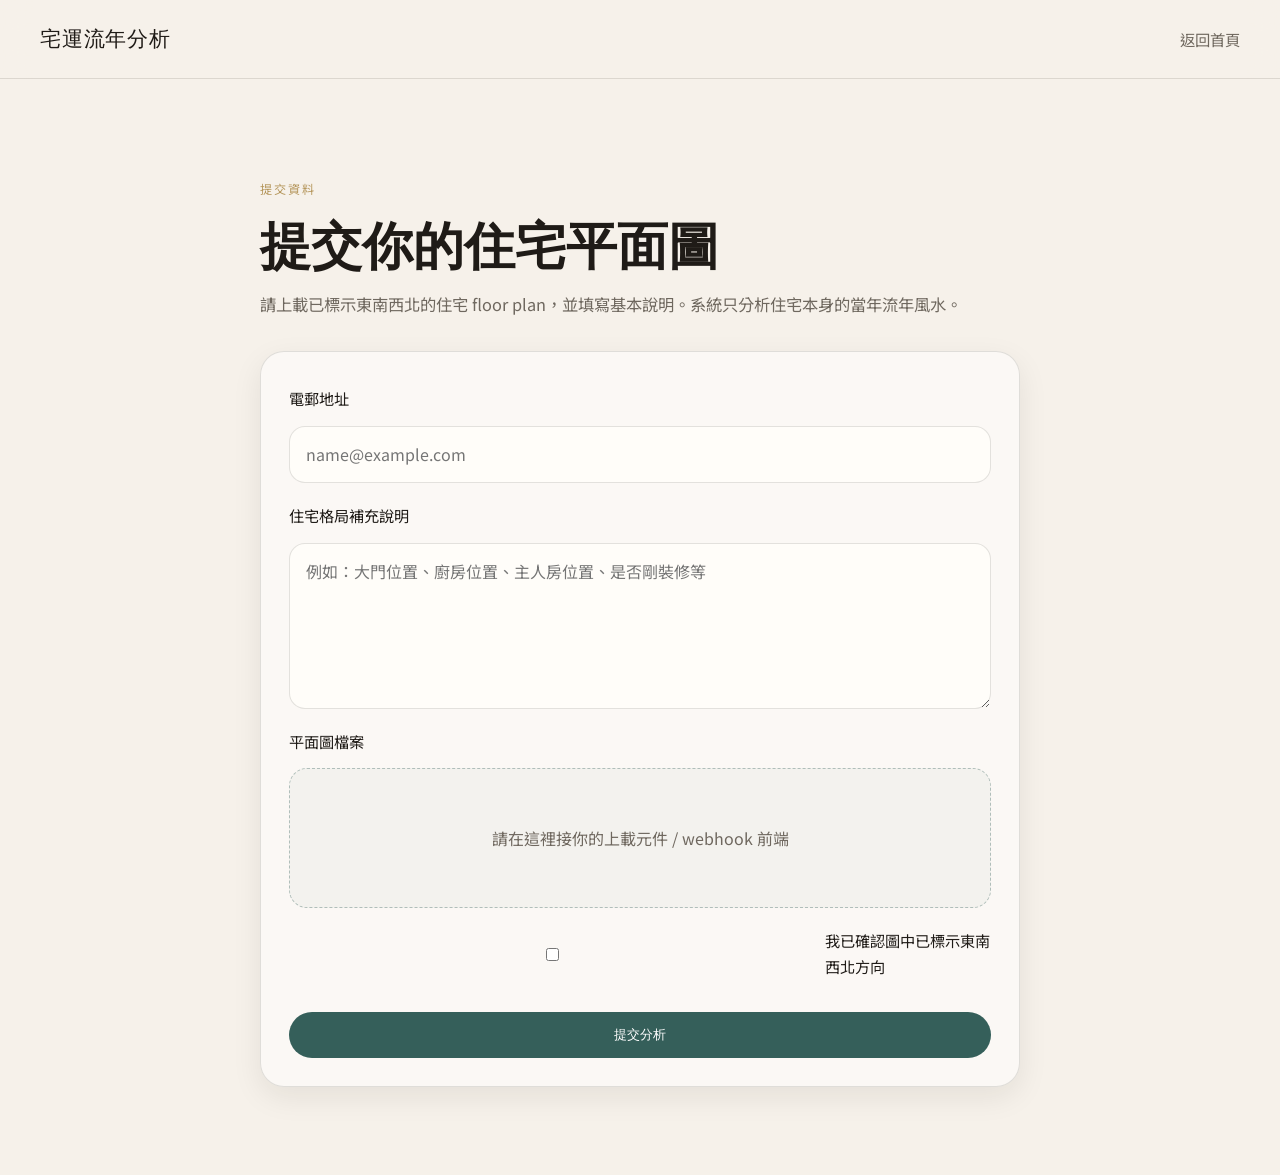
==== submit.html @ 1fecd495 "Add files via upload" ====
<!DOCTYPE html>
<html lang="zh-Hant">
<head>
  <meta charset="UTF-8" />
  <meta name="viewport" content="width=device-width, initial-scale=1.0" />
  <title>提交住宅分析｜宅運流年分析</title>

  <link rel="preconnect" href="https://fonts.googleapis.com">
  <link rel="preconnect" href="https://fonts.gstatic.com" crossorigin>
  <link href="https://fonts.googleapis.com/css2?family=Bodoni+Moda:opsz,wght@6..96,500;6..96,700&family=Noto+Sans+TC:wght@300;400;500;700&display=swap" rel="stylesheet">

  <link rel="stylesheet" href="style.css" />
</head>
<body>
  <header class="site-header">
    <div class="container header-inner">
      <div class="brand">宅運流年分析</div>
      <nav class="nav">
        <a href="index.html">返回首頁</a>
      </nav>
    </div>
  </header>

  <main class="section">
    <div class="container narrow">
      <p class="section-label">提交資料</p>
      <h1 style="font-family:'Bodoni Moda',serif; font-size:clamp(2.2rem,4vw,4rem); line-height:1.08; margin:0 0 18px;">
        提交你的住宅平面圖
      </h1>
      <p class="section-text" style="margin-bottom:32px;">
        請上載已標示東南西北的住宅 floor plan，並填寫基本說明。系統只分析住宅本身的當年流年風水。
      </p>

      <form class="lux-form">
        <label>電郵地址</label>
        <input type="email" placeholder="name@example.com" />

        <label>住宅格局補充說明</label>
        <textarea rows="5" placeholder="例如：大門位置、廚房位置、主人房位置、是否剛裝修等"></textarea>

        <label>平面圖檔案</label>
        <div class="upload-box">請在這裡接你的上載元件 / webhook 前端</div>

        <label class="check-row">
          <input type="checkbox" />
          <span>我已確認圖中已標示東南西北方向</span>
        </label>

        <button type="submit" class="btn btn-primary" style="margin-top:18px;">提交分析</button>
      </form>
    </div>
  </main>

  <script src="script.js"></script>
</body>
</html>
---- style.css ----
:root {
  --bg: #f6f1ea;
  --surface: #fbf8f3;
  --surface-2: #efe7dc;
  --text: #1f1b17;
  --muted: #6f685f;
  --line: rgba(31, 27, 23, 0.12);
  --primary: #355f5a;
  --primary-dark: #274944;
  --gold: #b5965b;
  --white: #ffffff;

  --radius: 18px;
  --shadow: 0 10px 30px rgba(28, 22, 14, 0.08);

  --container: 1200px;
  --narrow: 760px;
}

* {
  box-sizing: border-box;
}

html {
  scroll-behavior: smooth;
}

body {
  margin: 0;
  font-family: "Noto Sans TC", sans-serif;
  color: var(--text);
  background: var(--bg);
  line-height: 1.7;
}

a {
  color: inherit;
  text-decoration: none;
}

.container {
  width: min(100% - 32px, var(--container));
  margin: 0 auto;
}

.narrow {
  max-width: var(--narrow);
}

.site-header {
  position: sticky;
  top: 0;
  z-index: 50;
  backdrop-filter: blur(14px);
  background: rgba(246, 241, 234, 0.78);
  border-bottom: 1px solid var(--line);
}

.header-inner {
  display: flex;
  align-items: center;
  justify-content: space-between;
  min-height: 78px;
}

.brand {
  font-family: "Bodoni Moda", serif;
  font-size: 1.3rem;
  letter-spacing: 0.04em;
}

.nav {
  display: flex;
  align-items: center;
  gap: 22px;
}

.nav a {
  font-size: 0.96rem;
  color: var(--muted);
}

.btn {
  display: inline-flex;
  align-items: center;
  justify-content: center;
  min-height: 46px;
  padding: 0 22px;
  border-radius: 999px;
  transition: 0.25s ease;
  border: 1px solid transparent;
}

.btn-primary {
  background: var(--primary);
  color: var(--white);
}

.btn-primary:hover {
  background: var(--primary-dark);
}

.btn-outline {
  border-color: var(--line);
  color: var(--text);
  background: rgba(255,255,255,0.45);
}

.btn-outline:hover {
  background: var(--surface);
}

.hero {
  padding: 88px 0 72px;
}

.hero-grid {
  display: grid;
  grid-template-columns: 1.1fr 0.9fr;
  gap: 44px;
  align-items: center;
}

.eyebrow,
.section-label {
  color: var(--gold);
  text-transform: uppercase;
  letter-spacing: 0.16em;
  font-size: 0.76rem;
  margin-bottom: 18px;
}

.hero h1 {
  margin: 0 0 18px;
  font-family: "Bodoni Moda", serif;
  font-size: clamp(2.6rem, 5vw, 5.2rem);
  line-height: 1.05;
  font-weight: 700;
}

.hero-text {
  max-width: 42rem;
  color: var(--muted);
  font-size: 1.05rem;
  margin-bottom: 28px;
}

.hero-card {
  background: linear-gradient(180deg, rgba(255,255,255,0.6), rgba(255,255,255,0.35));
  border: 1px solid rgba(255,255,255,0.65);
  border-radius: 28px;
  padding: 28px;
  box-shadow: var(--shadow);
}

.plan-frame {
  position: relative;
  min-height: 420px;
  border-radius: 22px;
  background: var(--surface);
  border: 1px solid var(--line);
  overflow: hidden;
}

.plan-line,
.plan-box {
  position: absolute;
  border: 1px solid rgba(53, 95, 90, 0.18);
}

.plan-line {
  top: 48px;
  left: 40px;
  width: 240px;
  height: 120px;
}

.plan-line.short {
  top: 200px;
  left: 210px;
  width: 140px;
  height: 84px;
}

.plan-box {
  top: 140px;
  left: 58px;
  width: 120px;
  height: 180px;
}

.plan-box.small {
  top: 72px;
  left: 300px;
  width: 86px;
  height: 86px;
}

.direction-badge {
  position: absolute;
  right: 18px;
  bottom: 18px;
  padding: 10px 14px;
  border-radius: 999px;
  background: rgba(53, 95, 90, 0.08);
  color: var(--primary);
  font-size: 0.88rem;
  border: 1px solid rgba(53, 95, 90, 0.15);
}

.section {
  padding: 88px 0;
}

.section h2 {
  margin: 0 0 16px;
  font-family: "Bodoni Moda", serif;
  font-size: clamp(2rem, 4vw, 3.2rem);
  line-height: 1.12;
}

.section-text {
  color: var(--muted);
  font-size: 1.02rem;
}

.alt {
  background: rgba(255,255,255,0.42);
  border-top: 1px solid var(--line);
  border-bottom: 1px solid var(--line);
}

.steps {
  display: grid;
  grid-template-columns: repeat(3, 1fr);
  gap: 22px;
  margin-top: 26px;
}

.step {
  background: var(--surface);
  border: 1px solid var(--line);
  border-radius: 22px;
  padding: 28px;
  box-shadow: var(--shadow);
}

.step span {
  display: inline-block;
  margin-bottom: 16px;
  font-size: 0.82rem;
  color: var(--gold);
  letter-spacing: 0.12em;
}

.step h3 {
  margin: 0 0 10px;
  font-size: 1.2rem;
}

.step p {
  margin: 0;
  color: var(--muted);
}

.site-footer {
  padding: 30px 0 48px;
}

.footer-inner {
  border-top: 1px solid var(--line);
  padding-top: 22px;
  color: var(--muted);
  font-size: 0.92rem;
}

@media (max-width: 900px) {
  .hero-grid,
  .steps {
    grid-template-columns: 1fr;
  }

  .nav a:not(.btn) {
    display: none;
  }

  .hero {
    padding-top: 56px;
  }

  .plan-frame {
    min-height: 320px;
  }
}
.lux-form {
  display: grid;
  gap: 14px;
  padding: 28px;
  background: rgba(255,255,255,0.5);
  border: 1px solid var(--line);
  border-radius: 24px;
  box-shadow: var(--shadow);
}

.lux-form label {
  font-size: 0.95rem;
  color: var(--text);
  margin-top: 6px;
}

.lux-form input,
.lux-form textarea {
  width: 100%;
  border: 1px solid var(--line);
  background: #fffdf9;
  border-radius: 16px;
  padding: 14px 16px;
  font: inherit;
  color: var(--text);
  outline: none;
}

.lux-form input:focus,
.lux-form textarea:focus {
  border-color: rgba(181, 150, 91, 0.75);
  box-shadow: 0 0 0 4px rgba(181, 150, 91, 0.12);
}

.upload-box {
  min-height: 140px;
  border: 1px dashed rgba(53, 95, 90, 0.35);
  border-radius: 18px;
  display: flex;
  align-items: center;
  justify-content: center;
  color: var(--muted);
  background: rgba(53, 95, 90, 0.04);
  text-align: center;
  padding: 20px;
}

.check-row {
  display: flex;
  align-items: center;
  gap: 10px;
  color: var(--muted);
}
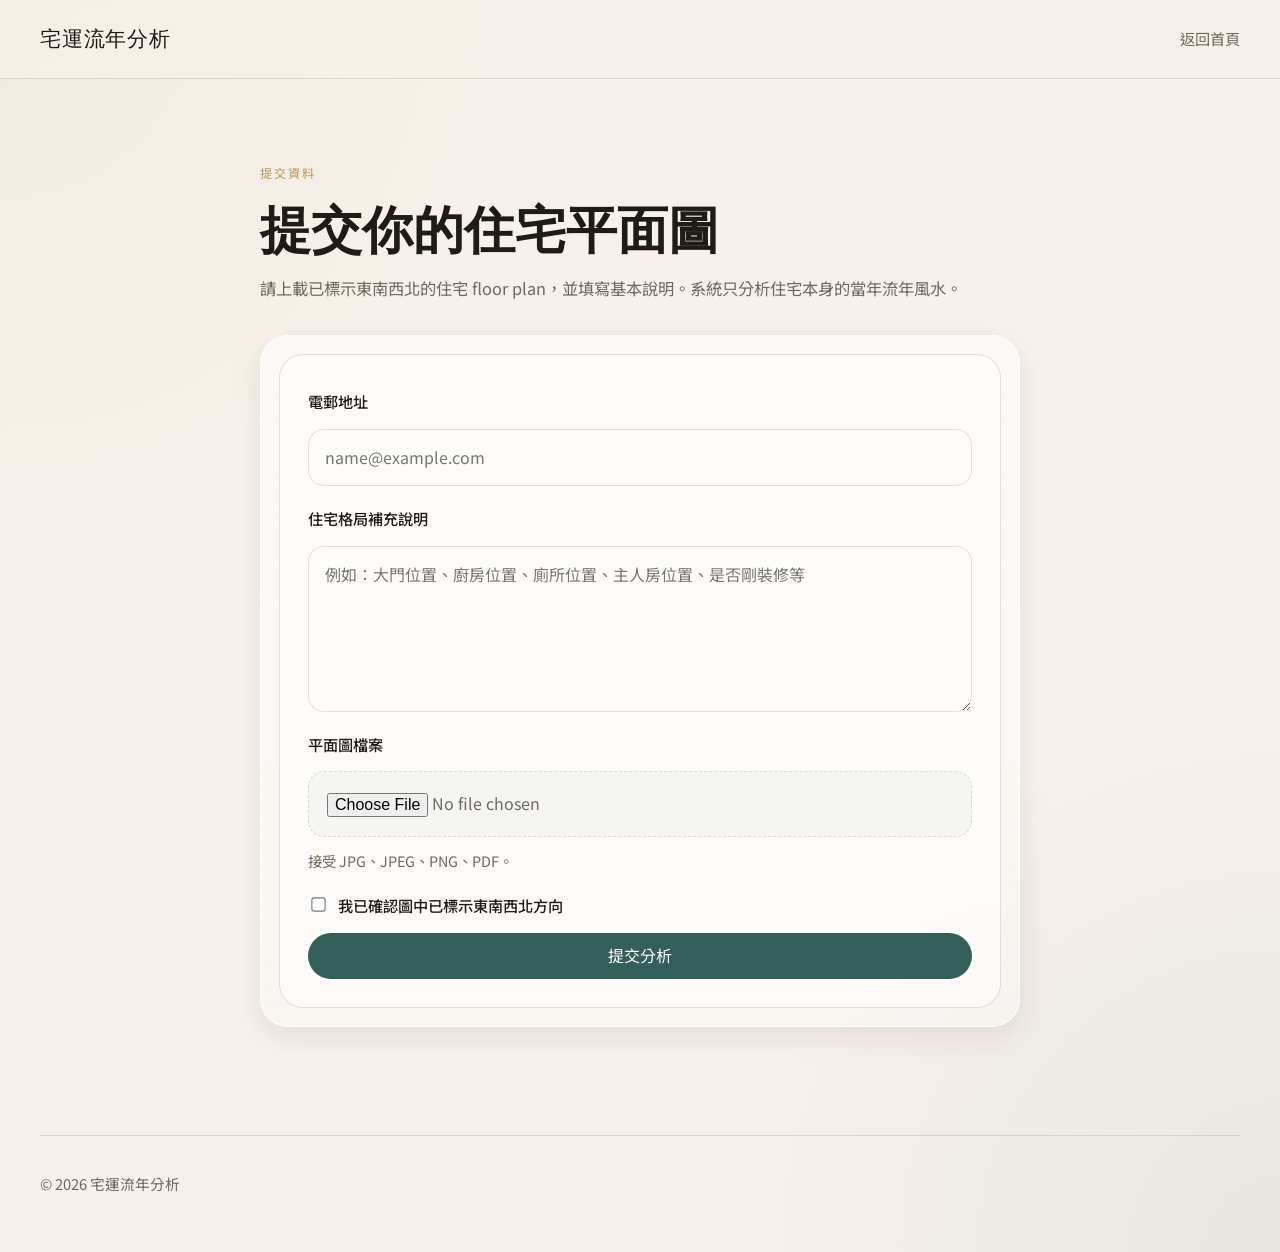
==== commit 1712c097: "Enhance submit.html with form and styles Added form handling and styling for residential analysis su" ====
--- a/submit.html
+++ b/submit.html
@@ -9,7 +9,249 @@
   <link rel="preconnect" href="https://fonts.gstatic.com" crossorigin>
   <link href="https://fonts.googleapis.com/css2?family=Bodoni+Moda:opsz,wght@6..96,500;6..96,700&family=Noto+Sans+TC:wght@300;400;500;700&display=swap" rel="stylesheet">
 
-  <link rel="stylesheet" href="style.css" />
+  <style>
+    :root {
+      --bg: #f6f1ea;
+      --surface: #fbf8f3;
+      --surface-2: #efe7dc;
+      --text: #1f1b17;
+      --muted: #6f685f;
+      --line: rgba(31, 27, 23, 0.12);
+      --primary: #355f5a;
+      --primary-dark: #274944;
+      --gold: #b5965b;
+      --white: #ffffff;
+      --error: #9b3d3d;
+
+      --radius: 20px;
+      --shadow: 0 10px 30px rgba(28, 22, 14, 0.08);
+      --container: 1200px;
+      --narrow: 760px;
+    }
+
+    * {
+      box-sizing: border-box;
+    }
+
+    html {
+      scroll-behavior: smooth;
+    }
+
+    body {
+      margin: 0;
+      font-family: "Noto Sans TC", sans-serif;
+      color: var(--text);
+      background:
+        radial-gradient(circle at top left, rgba(181, 150, 91, 0.08), transparent 28%),
+        radial-gradient(circle at bottom right, rgba(53, 95, 90, 0.08), transparent 30%),
+        var(--bg);
+      line-height: 1.7;
+    }
+
+    a {
+      color: inherit;
+      text-decoration: none;
+    }
+
+    .container {
+      width: min(100% - 32px, var(--container));
+      margin: 0 auto;
+    }
+
+    .narrow {
+      max-width: var(--narrow);
+    }
+
+    .site-header {
+      position: sticky;
+      top: 0;
+      z-index: 50;
+      backdrop-filter: blur(14px);
+      background: rgba(246, 241, 234, 0.78);
+      border-bottom: 1px solid var(--line);
+    }
+
+    .header-inner {
+      display: flex;
+      align-items: center;
+      justify-content: space-between;
+      min-height: 78px;
+    }
+
+    .brand {
+      font-family: "Bodoni Moda", serif;
+      font-size: 1.3rem;
+      letter-spacing: 0.04em;
+    }
+
+    .nav {
+      display: flex;
+      align-items: center;
+      gap: 18px;
+    }
+
+    .nav a {
+      font-size: 0.95rem;
+      color: var(--muted);
+    }
+
+    .btn {
+      display: inline-flex;
+      align-items: center;
+      justify-content: center;
+      min-height: 46px;
+      padding: 0 22px;
+      border-radius: 999px;
+      transition: 0.25s ease;
+      border: 1px solid transparent;
+      cursor: pointer;
+      font: inherit;
+    }
+
+    .btn-primary {
+      background: var(--primary);
+      color: var(--white);
+    }
+
+    .btn-primary:hover {
+      background: var(--primary-dark);
+    }
+
+    .section {
+      padding: 72px 0 88px;
+    }
+
+    .section-label {
+      color: var(--gold);
+      text-transform: uppercase;
+      letter-spacing: 0.16em;
+      font-size: 0.76rem;
+      margin-bottom: 18px;
+    }
+
+    h1 {
+      margin: 0 0 18px;
+      font-family: "Bodoni Moda", serif;
+      font-size: clamp(2.2rem, 4vw, 4rem);
+      line-height: 1.08;
+      font-weight: 700;
+    }
+
+    .section-text {
+      margin: 0 0 32px;
+      color: var(--muted);
+      font-size: 1.02rem;
+    }
+
+    .lux-form-wrap {
+      background: linear-gradient(180deg, rgba(255,255,255,0.58), rgba(255,255,255,0.38));
+      border: 1px solid rgba(255,255,255,0.68);
+      border-radius: 28px;
+      padding: 18px;
+      box-shadow: var(--shadow);
+    }
+
+    .lux-form {
+      display: grid;
+      gap: 14px;
+      padding: 28px;
+      background: rgba(255,255,255,0.52);
+      border: 1px solid var(--line);
+      border-radius: 24px;
+    }
+
+    .lux-form label {
+      font-size: 0.95rem;
+      color: var(--text);
+      margin-top: 6px;
+      font-weight: 500;
+    }
+
+    .lux-form input[type="email"],
+    .lux-form textarea,
+    .lux-form input[type="file"] {
+      width: 100%;
+      border: 1px solid var(--line);
+      background: #fffdf9;
+      border-radius: 16px;
+      padding: 14px 16px;
+      font: inherit;
+      color: var(--text);
+      outline: none;
+    }
+
+    .lux-form input[type="email"]:focus,
+    .lux-form textarea:focus,
+    .lux-form input[type="file"]:focus {
+      border-color: rgba(181, 150, 91, 0.75);
+      box-shadow: 0 0 0 4px rgba(181, 150, 91, 0.12);
+    }
+
+    .lux-form input[type="file"] {
+      border-style: dashed;
+      background: rgba(53, 95, 90, 0.04);
+      color: var(--muted);
+      padding: 18px;
+    }
+
+    .check-row {
+      display: flex;
+      align-items: flex-start;
+      gap: 10px;
+      color: var(--muted);
+      margin-top: 6px;
+    }
+
+    .check-row input {
+      margin-top: 5px;
+      transform: scale(1.1);
+    }
+
+    .form-note {
+      font-size: 0.9rem;
+      color: var(--muted);
+      margin-top: -2px;
+    }
+
+    .error-box {
+      display: none;
+      background: rgba(155, 61, 61, 0.08);
+      border: 1px solid rgba(155, 61, 61, 0.2);
+      color: var(--error);
+      padding: 12px 14px;
+      border-radius: 14px;
+      font-size: 0.94rem;
+    }
+
+    .site-footer {
+      padding: 20px 0 42px;
+    }
+
+    .footer-inner {
+      border-top: 1px solid var(--line);
+      padding-top: 20px;
+      color: var(--muted);
+      font-size: 0.92rem;
+    }
+
+    @media (max-width: 768px) {
+      .section {
+        padding-top: 44px;
+      }
+
+      .nav {
+        gap: 12px;
+      }
+
+      .brand {
+        font-size: 1.08rem;
+      }
+
+      .lux-form {
+        padding: 20px;
+      }
+    }
+  </style>
 </head>
 <body>
   <header class="site-header">
@@ -24,33 +266,106 @@
   <main class="section">
     <div class="container narrow">
       <p class="section-label">提交資料</p>
-      <h1 style="font-family:'Bodoni Moda',serif; font-size:clamp(2.2rem,4vw,4rem); line-height:1.08; margin:0 0 18px;">
-        提交你的住宅平面圖
-      </h1>
-      <p class="section-text" style="margin-bottom:32px;">
+      <h1>提交你的住宅平面圖</h1>
+      <p class="section-text">
         請上載已標示東南西北的住宅 floor plan，並填寫基本說明。系統只分析住宅本身的當年流年風水。
       </p>
 
-      <form class="lux-form">
-        <label>電郵地址</label>
-        <input type="email" placeholder="name@example.com" />
-
-        <label>住宅格局補充說明</label>
-        <textarea rows="5" placeholder="例如：大門位置、廚房位置、主人房位置、是否剛裝修等"></textarea>
-
-        <label>平面圖檔案</label>
-        <div class="upload-box">請在這裡接你的上載元件 / webhook 前端</div>
-
-        <label class="check-row">
-          <input type="checkbox" />
-          <span>我已確認圖中已標示東南西北方向</span>
-        </label>
-
-        <button type="submit" class="btn btn-primary" style="margin-top:18px;">提交分析</button>
-      </form>
+      <div class="lux-form-wrap">
+        <form
+          id="fengshuiForm"
+          class="lux-form"
+          action="https://hook.eu1.make.com/d4pi9lgzmfiumtvk7hzmfvwwc5mjvm4y"
+          method="POST"
+          enctype="multipart/form-data"
+        >
+          <div id="errorBox" class="error-box"></div>
+
+          <label for="customer_email">電郵地址</label>
+          <input
+            type="email"
+            id="customer_email"
+            name="customer_email"
+            placeholder="name@example.com"
+            required
+          />
+
+          <label for="layout_notes">住宅格局補充說明</label>
+          <textarea
+            id="layout_notes"
+            name="layout_notes"
+            rows="5"
+            placeholder="例如：大門位置、廚房位置、廁所位置、主人房位置、是否剛裝修等"
+          ></textarea>
+
+          <label for="floor_plan">平面圖檔案</label>
+          <input
+            type="file"
+            id="floor_plan"
+            name="floor_plan"
+            accept=".jpg,.jpeg,.png,.pdf"
+            required
+          />
+          <div class="form-note">接受 JPG、JPEG、PNG、PDF。</div>
+
+          <label class="check-row" for="direction_mark_check">
+            <input
+              type="checkbox"
+              id="direction_mark_check"
+              name="direction_mark_check"
+              value="yes"
+              required
+            />
+            <span>我已確認圖中已標示東南西北方向</span>
+          </label>
+
+          <button type="submit" class="btn btn-primary" id="submitBtn">提交分析</button>
+        </form>
+      </div>
     </div>
   </main>
 
-  <script src="script.js"></script>
+  <footer class="site-footer">
+    <div class="container footer-inner">
+      <p>© 2026 宅運流年分析</p>
+    </div>
+  </footer>
+
+  <script>
+    const form = document.getElementById("fengshuiForm");
+    const submitBtn = document.getElementById("submitBtn");
+    const errorBox = document.getElementById("errorBox");
+    const fileInput = document.getElementById("floor_plan");
+
+    form.addEventListener("submit", function (e) {
+      errorBox.style.display = "none";
+      errorBox.textContent = "";
+
+      const file = fileInput.files[0];
+
+      if (!file) {
+        e.preventDefault();
+        errorBox.textContent = "請上載住宅平面圖。";
+        errorBox.style.display = "block";
+        return;
+      }
+
+      const allowedTypes = [
+        "image/jpeg",
+        "image/png",
+        "application/pdf"
+      ];
+
+      if (!allowedTypes.includes(file.type)) {
+        e.preventDefault();
+        errorBox.textContent = "只接受 JPG、PNG 或 PDF 檔案。";
+        errorBox.style.display = "block";
+        return;
+      }
+
+      submitBtn.disabled = true;
+      submitBtn.textContent = "提交中...";
+    });
+  </script>
 </body>
-</html>+</html>
